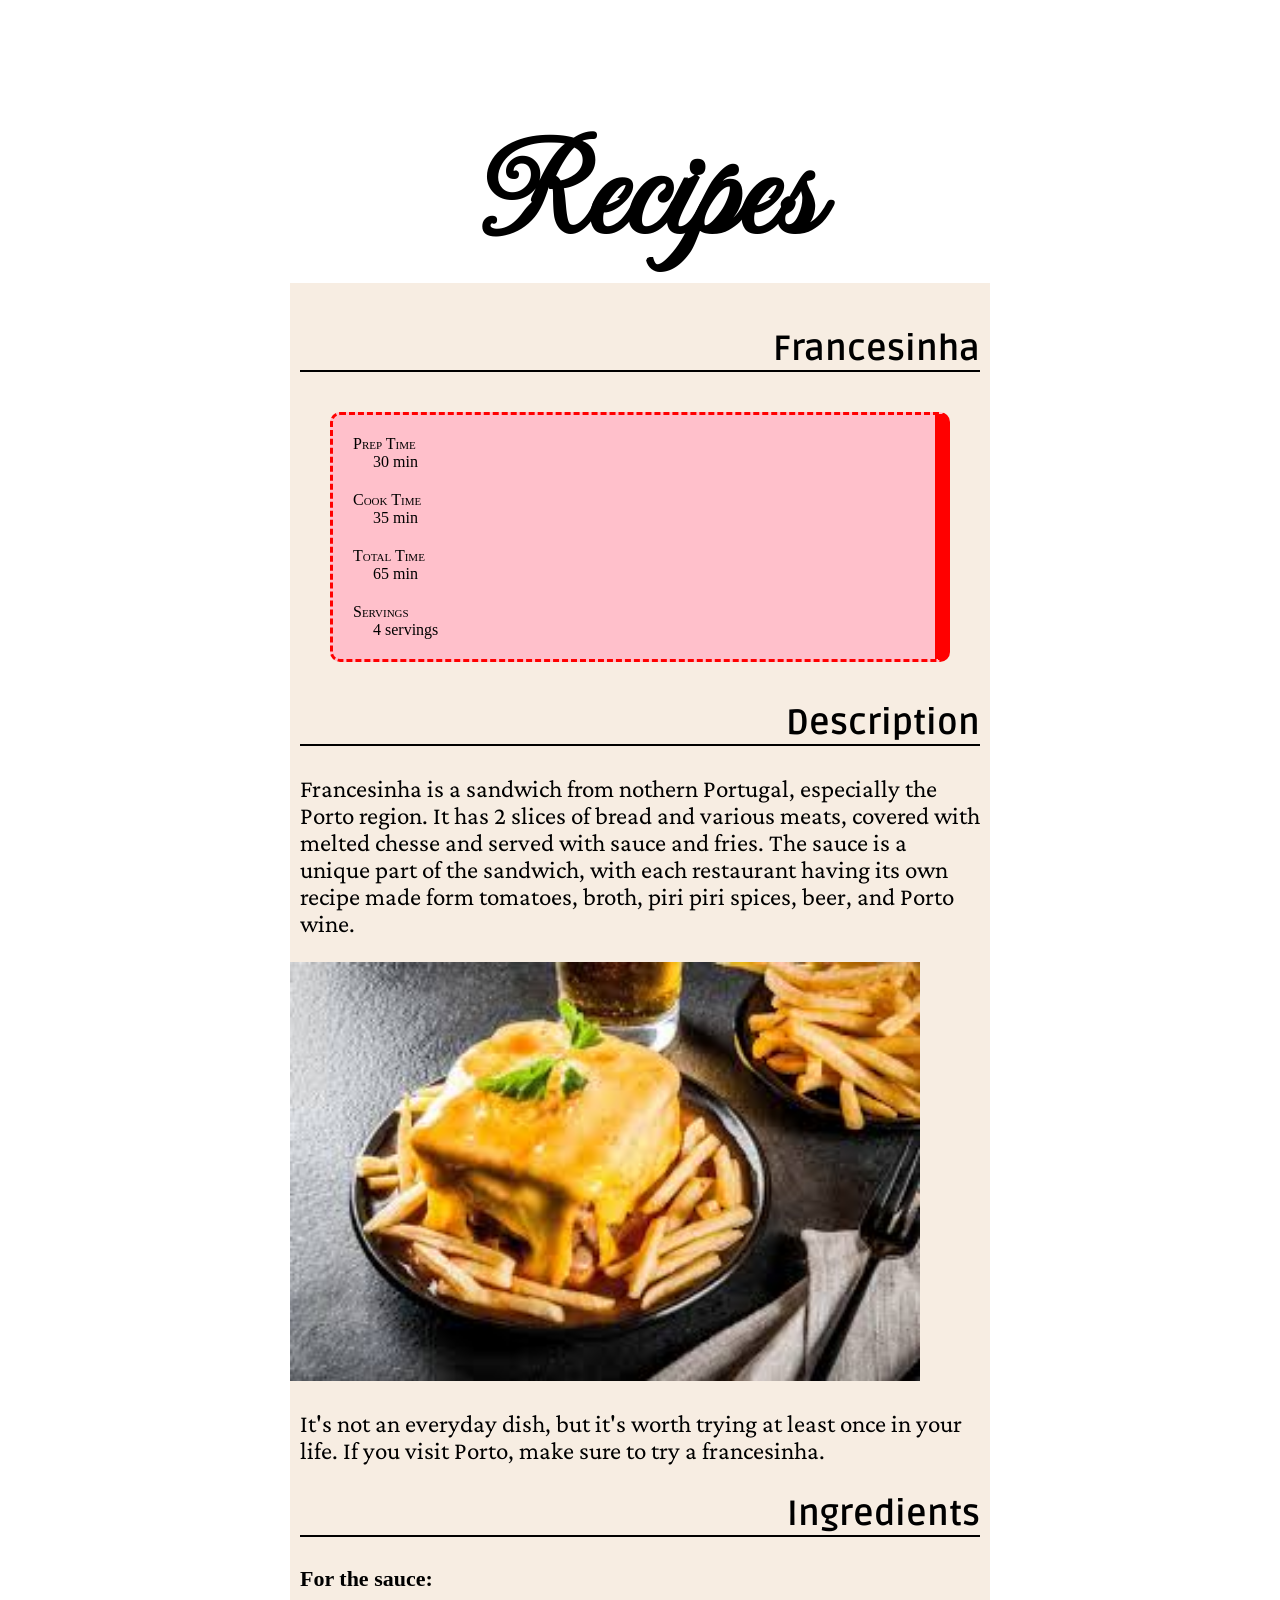
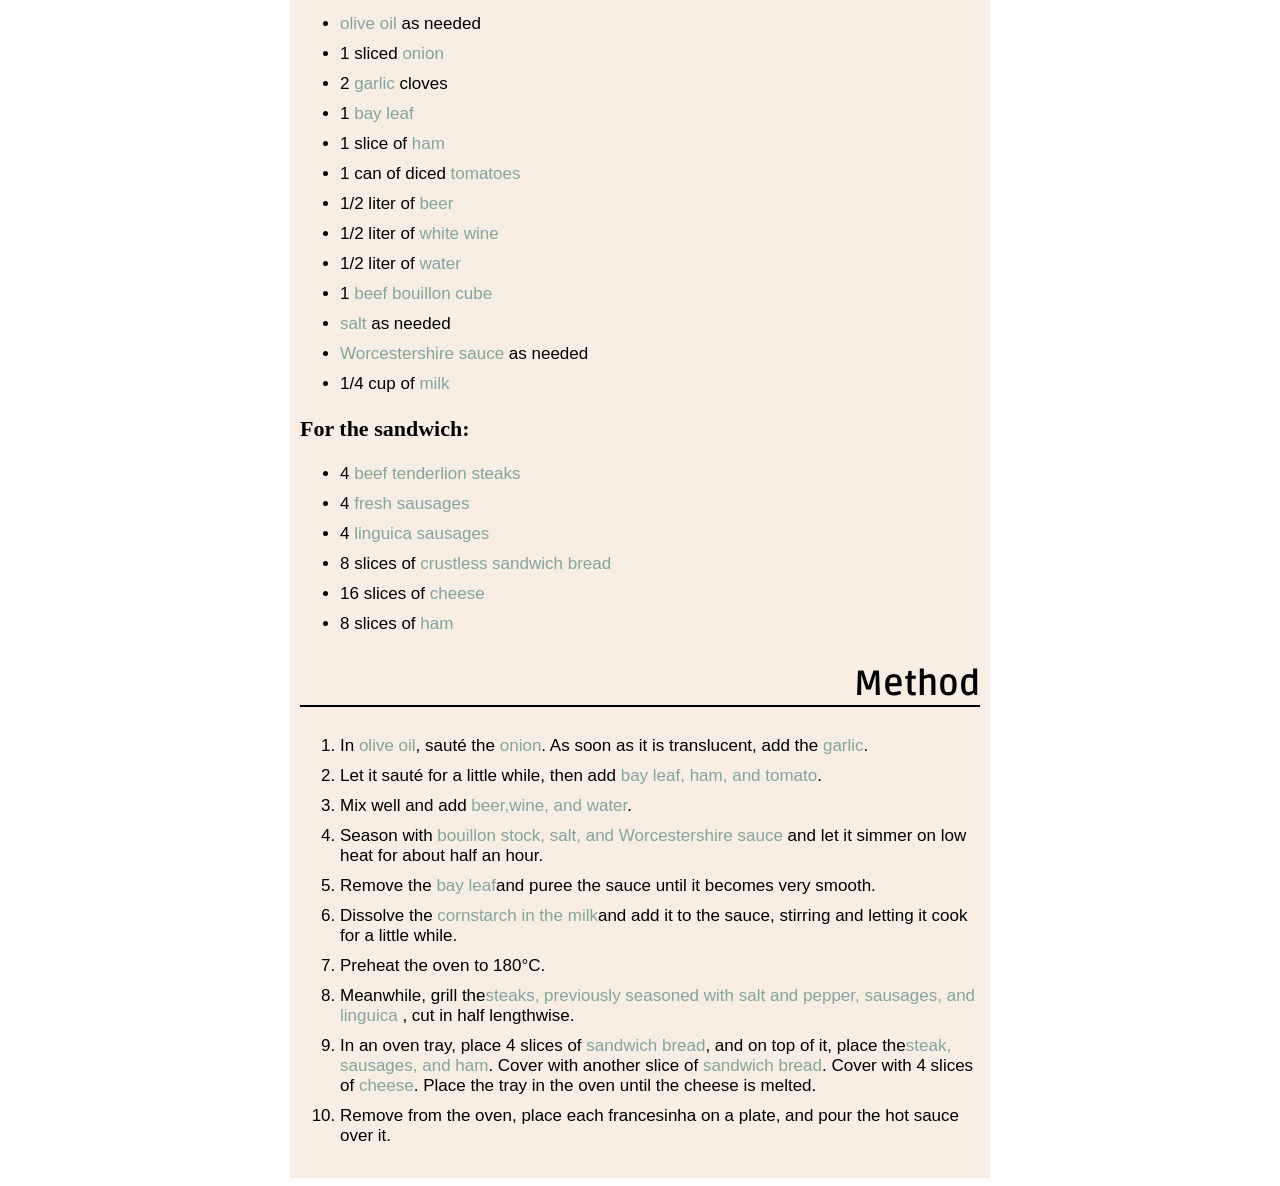
==== aula2/francesinha.html @ 8cbb7b76 "Inicio" ====
<!DOCTYPE html>
<HTML lang="pt">
    <head>
        <link href="francesinha.css" rel="stylesheet">
        <meta charset="utf-8">
        <title>Receitas Ramsay</title>
    </head>
    <body class="body">
        <h1>Recipes</h1>
        <main>
        <header>
            <h2  class="subtitles">Francesinha</h2>
                <dl id="deslist">
                    <dt>Prep Time</dt>
                    <dd>30 min</dd>
                    <dt>Cook Time</dt>
                    <dd>35 min</dd>
                    <dt>Total Time</dt>
                    <dd>65 min</dd>
                    <dt>Servings</dt>
                    <dd>4 servings</dd>
                </dl>
        </header>
        <section>
            <h2 class="subtitles">Description</h2>
            <p>Francesinha is a sandwich from nothern Portugal, especially the Porto region. It has 2 slices of bread and various meats, covered with melted chesse and served with sauce and fries. The sauce is a unique part of the sandwich, with each restaurant having its own recipe made form tomatoes, broth, piri piri spices, beer, and Porto wine. </p>
            <img id="imgfran" src="francesinha.png" alt="Francesinha" >
            <p>It's not an everyday dish, but it's worth trying at least once in your life. If you visit Porto, make sure to try a francesinha. </p>
        </section>
        <section>
            <h2 class="subtitles">Ingredients</h2>
            <h3 class="smoll">For the sauce:</h3>
            <ul>
                <li><span class="ingredient">olive oil</span> as needed</li>
                <li>1 sliced <span class="ingredient">onion</span></li>
                <li>2 <span class="ingredient">garlic</span> cloves</li>
                <li>1 <span class="ingredient">bay leaf</span></li>
                <li>1 slice of <span class="ingredient">ham</span></li>
                <li>1 can of diced <span class="ingredient">tomatoes</span></li>
                <li>1/2 liter of <span class="ingredient">beer</span></li>
                <li>1/2 liter of <span class="ingredient">white wine</span></li>
                <li>1/2 liter of <span class="ingredient">water</span></li>
                <li>1 <span class="ingredient">beef bouillon cube</span></li>
                <li><span class="ingredient">salt</span> as needed</li>
                <li><span class="ingredient">Worcestershire sauce</span> as needed</li>
                <li>1/4 cup of <span class="ingredient">milk</span></li>
            </ul>
            <h3 class="smoll">For the sandwich:</h3>
            <ul>
                <li>4 <span class="ingredient">beef tenderlion steaks</span></li>
                <li>4 <span class="ingredient">fresh sausages</span></li>
                <li>4 <span class="ingredient">linguica sausages</span></li>
                <li>8 slices of <span class="ingredient">crustless sandwich bread</span></li>
                <li>16 slices of <span class="ingredient">cheese</span></li>
                <li>8 slices of <span class="ingredient">ham</span></li>
            </ul>
        </section>
        <section >
            <h2 class="subtitles">Method</h2>
            <ol type="1">
                <li>In <span class="ingredient">olive oil</span>, sauté the <span class="ingredient">onion</span>. As soon as it is translucent, add the <span class="ingredient">garlic</span>.</li>
                <li>Let it sauté for a little while, then add <span class="ingredient">bay leaf, ham, and tomato</span>.</li>
                <li>Mix well and add <span class="ingredient">beer,wine, and water</span>.</li>
                <li>Season with <span class="ingredient">bouillon stock, salt, and Worcestershire sauce</span> and let it simmer on low heat for about half an hour.</li>
                <li>Remove the <span class="ingredient">bay leaf</span>and puree the sauce until it becomes very smooth.</li>
                <li>Dissolve the <span class="ingredient">cornstarch in the milk</span>and add it to the sauce, stirring and letting it cook for a little while.</li>
                <li>Preheat the oven to 180°C.</li>
                <li>Meanwhile, grill the<span class="ingredient">steaks, previously seasoned with salt and pepper, sausages, and linguica</span> , cut in half lengthwise.</li>
                <li>In an oven tray, place 4 slices of <span class="ingredient">sandwich bread</span>, and on top of it, place the<span class="ingredient">steak, sausages, and ham</span>. Cover with another slice of <span class="ingredient">sandwich bread</span>. Cover with 4 slices of <span class="ingredient">cheese</span>. Place the tray in the oven until the cheese is melted.</li>
                <li>Remove from the oven, place each francesinha on a plate, and pour the hot sauce over it.</li>
            </ol>
        </section>
    </main >
    <footer></footer>
    </body>
</HTML>
---- aula2/francesinha.css ----
@font-face {
      font-family: Imperial Script;
      src: url(fonts/ImperialScript-Regular.ttf);
  }
  @font-face {
      font-family: Ruda;
      src: url(fonts/Ruda-VariableFont_wght.ttf);
  }
  @font-face {
      font-family:CrimsonPro;
      src: url(fonts/CrimsonPro-VariableFont_wght.ttf);
  }
  h1{
      font-family:Imperial Script;
      text-align: center;
      font-size: 150px;
      margin-bottom:0px;    
  }
  #deslist{
      text-align: left;
      border-radius:10px;
      border-style: dashed;
      border-color: red;
      border-right: 15px solid red;
      background-color: pink;
      
  }
  .subtitles{
      margin-left: 10px;
      margin-right:10px;
      font-family: Ruda;
      text-align: right;
      border-bottom: 2px solid black;
      font-size:35px;
  }

  dl{
      margin: 40px;
  }
  dt{
      margin-top: 20px;
      margin-left: 20px;
      font-variant-caps:small-caps;

  }
  dd{
      margin-bottom: 20px;
  }
  p{
      margin-left: 10px;
      margin-right:10px;
      font-family: CrimsonPro;
      font-size:25px;
  }
  #imgfran{
      
      width:90%;
      
  }

  .smoll{
    font-size:22px;
    margin-left: 10px;
    margin-right:10px;
  }
  main{
    
    width:700px;
    background-color: rgb(247, 237, 226);
    margin-left:auto;
    margin-right: auto;
    padding-top:1em;
    padding-bottom: 1em;
  }
  .ingredient{
    color:rgb(132, 165, 157);
    
  }

  li{
    font-size:17px;
    font-family: sans-serif;
    margin-bottom:10px;
    margin-left: 10px;
    margin-right:10px;
  }
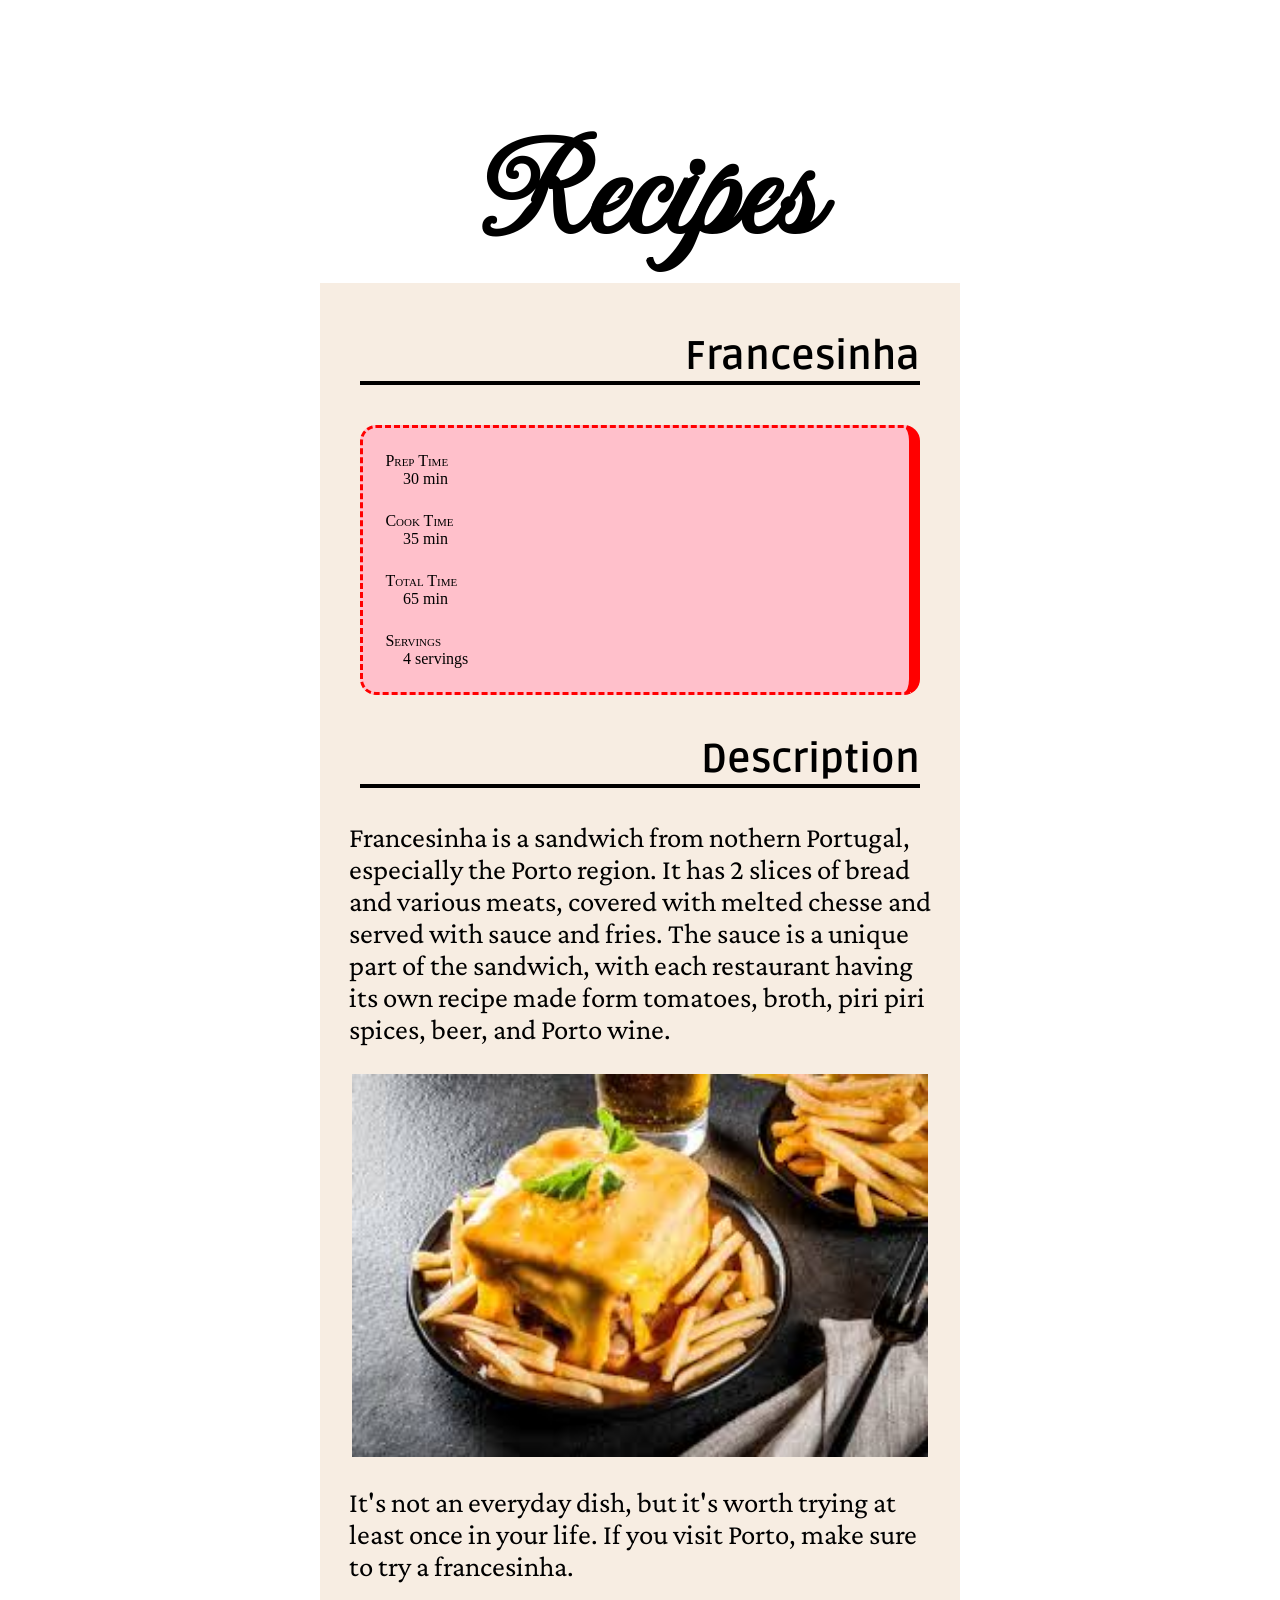
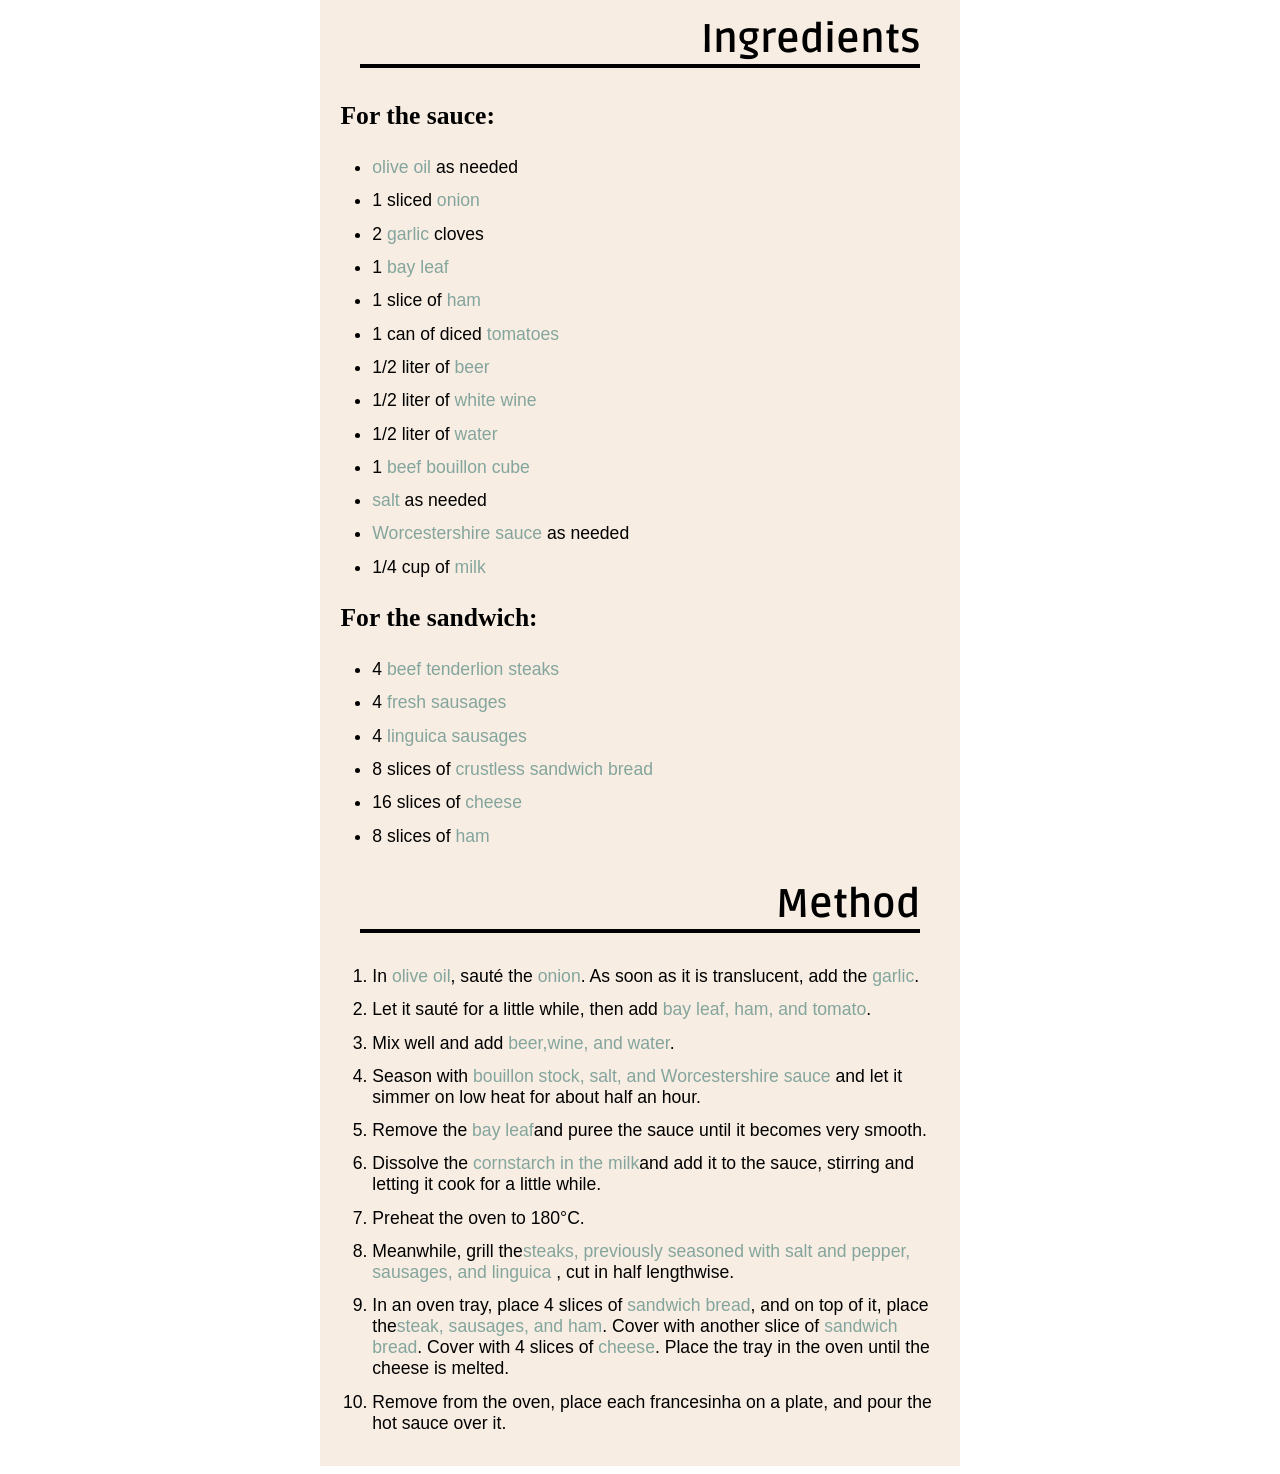
==== commit cc6c2e00: "Converted px to em and finished aula 2" ====
--- a/aula2/francesinha.html
+++ b/aula2/francesinha.html
@@ -24,7 +24,7 @@
         <section>
             <h2 class="subtitles">Description</h2>
             <p>Francesinha is a sandwich from nothern Portugal, especially the Porto region. It has 2 slices of bread and various meats, covered with melted chesse and served with sauce and fries. The sauce is a unique part of the sandwich, with each restaurant having its own recipe made form tomatoes, broth, piri piri spices, beer, and Porto wine. </p>
-            <img id="imgfran" src="francesinha.png" alt="Francesinha" >
+            <div class="image-container"><img id="imgfran" src="francesinha.png" alt="Francesinha" ></div>
             <p>It's not an everyday dish, but it's worth trying at least once in your life. If you visit Porto, make sure to try a francesinha. </p>
         </section>
         <section>
--- a/aula2/francesinha.css
+++ b/aula2/francesinha.css
@@ -1,6 +1,6 @@
 
   @font-face {
-      font-family: Imperial Script;
+      font-family: ImperialScript;
       src: url(fonts/ImperialScript-Regular.ttf);
   }
   @font-face {
@@ -12,61 +12,60 @@
       src: url(fonts/CrimsonPro-VariableFont_wght.ttf);
   }
   h1{
-      font-family:Imperial Script;
+      font-family:ImperialScript;
       text-align: center;
-      font-size: 150px;
-      margin-bottom:0px;    
+      font-size: 9.4em;
+      margin-bottom:0em;    
   }
   #deslist{
       text-align: left;
-      border-radius:10px;
+      border-radius:1em;
       border-style: dashed;
       border-color: red;
-      border-right: 15px solid red;
+      border-right: 0.7em solid red;
       background-color: pink;
       
   }
   .subtitles{
-      margin-left: 10px;
-      margin-right:10px;
+      margin-left: 1em;
+      margin-right:1em;
       font-family: Ruda;
       text-align: right;
-      border-bottom: 2px solid black;
-      font-size:35px;
+      border-bottom: 0.1em solid black;
+      font-size:2.5em;
   }
 
   dl{
-      margin: 40px;
+      margin: 2.5em;
   }
   dt{
-      margin-top: 20px;
-      margin-left: 20px;
+      margin-top: 1.5em;
+      margin-left: 1.4em;
       font-variant-caps:small-caps;
 
   }
   dd{
-      margin-bottom: 20px;
+      margin-bottom: 1.5em;
   }
   p{
-      margin-left: 10px;
-      margin-right:10px;
+      margin-left: 1em;
+      margin-right:1em;
       font-family: CrimsonPro;
-      font-size:25px;
+      font-size:1.8em;
   }
   #imgfran{
-      
       width:90%;
-      
+      margin: 0 auto;
   }
 
   .smoll{
-    font-size:22px;
-    margin-left: 10px;
-    margin-right:10px;
+    font-size:1.6em;
+    margin-left: 0.8em;
+    margin-right:0.8em;
   }
   main{
     
-    width:700px;
+    width:40em;
     background-color: rgb(247, 237, 226);
     margin-left:auto;
     margin-right: auto;
@@ -79,11 +78,13 @@
   }
 
   li{
-    font-size:17px;
+    font-size:1.1em;
     font-family: sans-serif;
-    margin-bottom:10px;
-    margin-left: 10px;
-    margin-right:10px;
+    margin-bottom:0.7em;
+    margin-left: 0.7em;
+    margin-right:0.7em;
   }
-
-  +.image-container{
+    display:flex;
+    justify-content: center;
+}
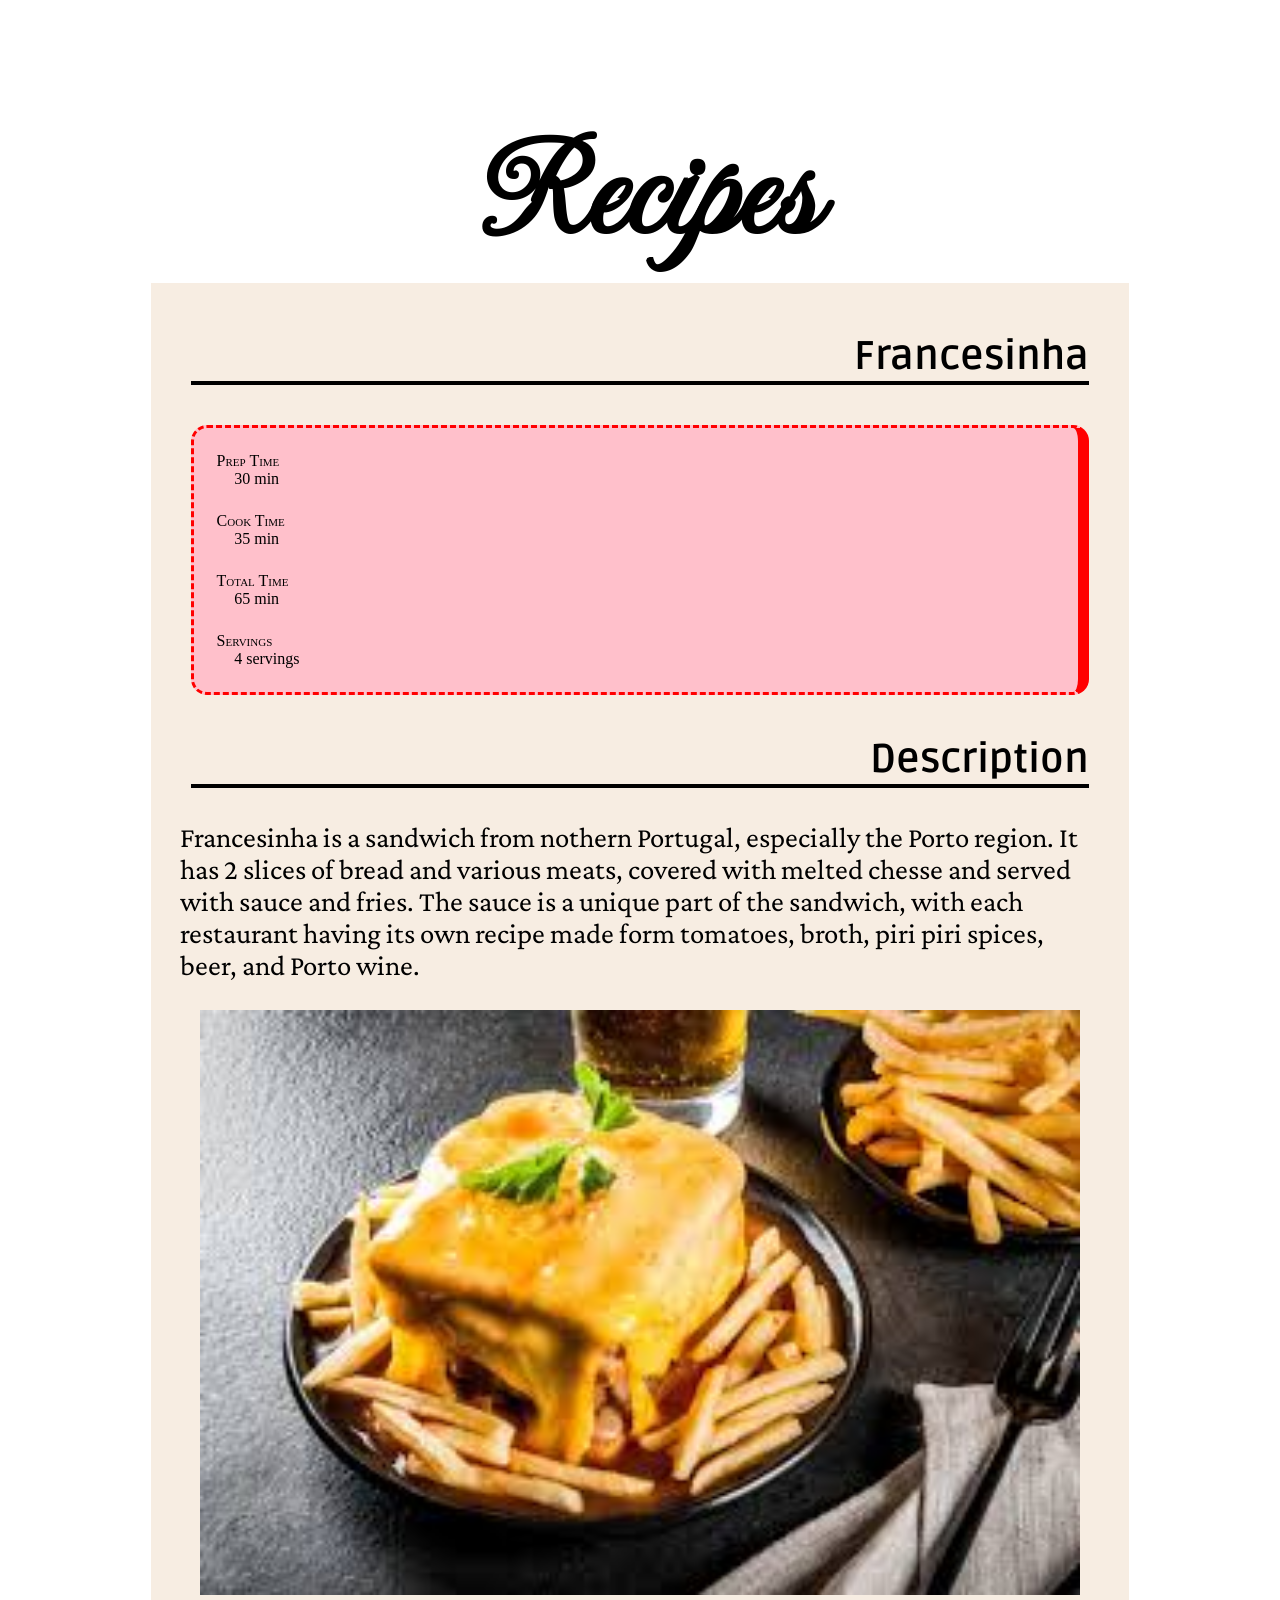
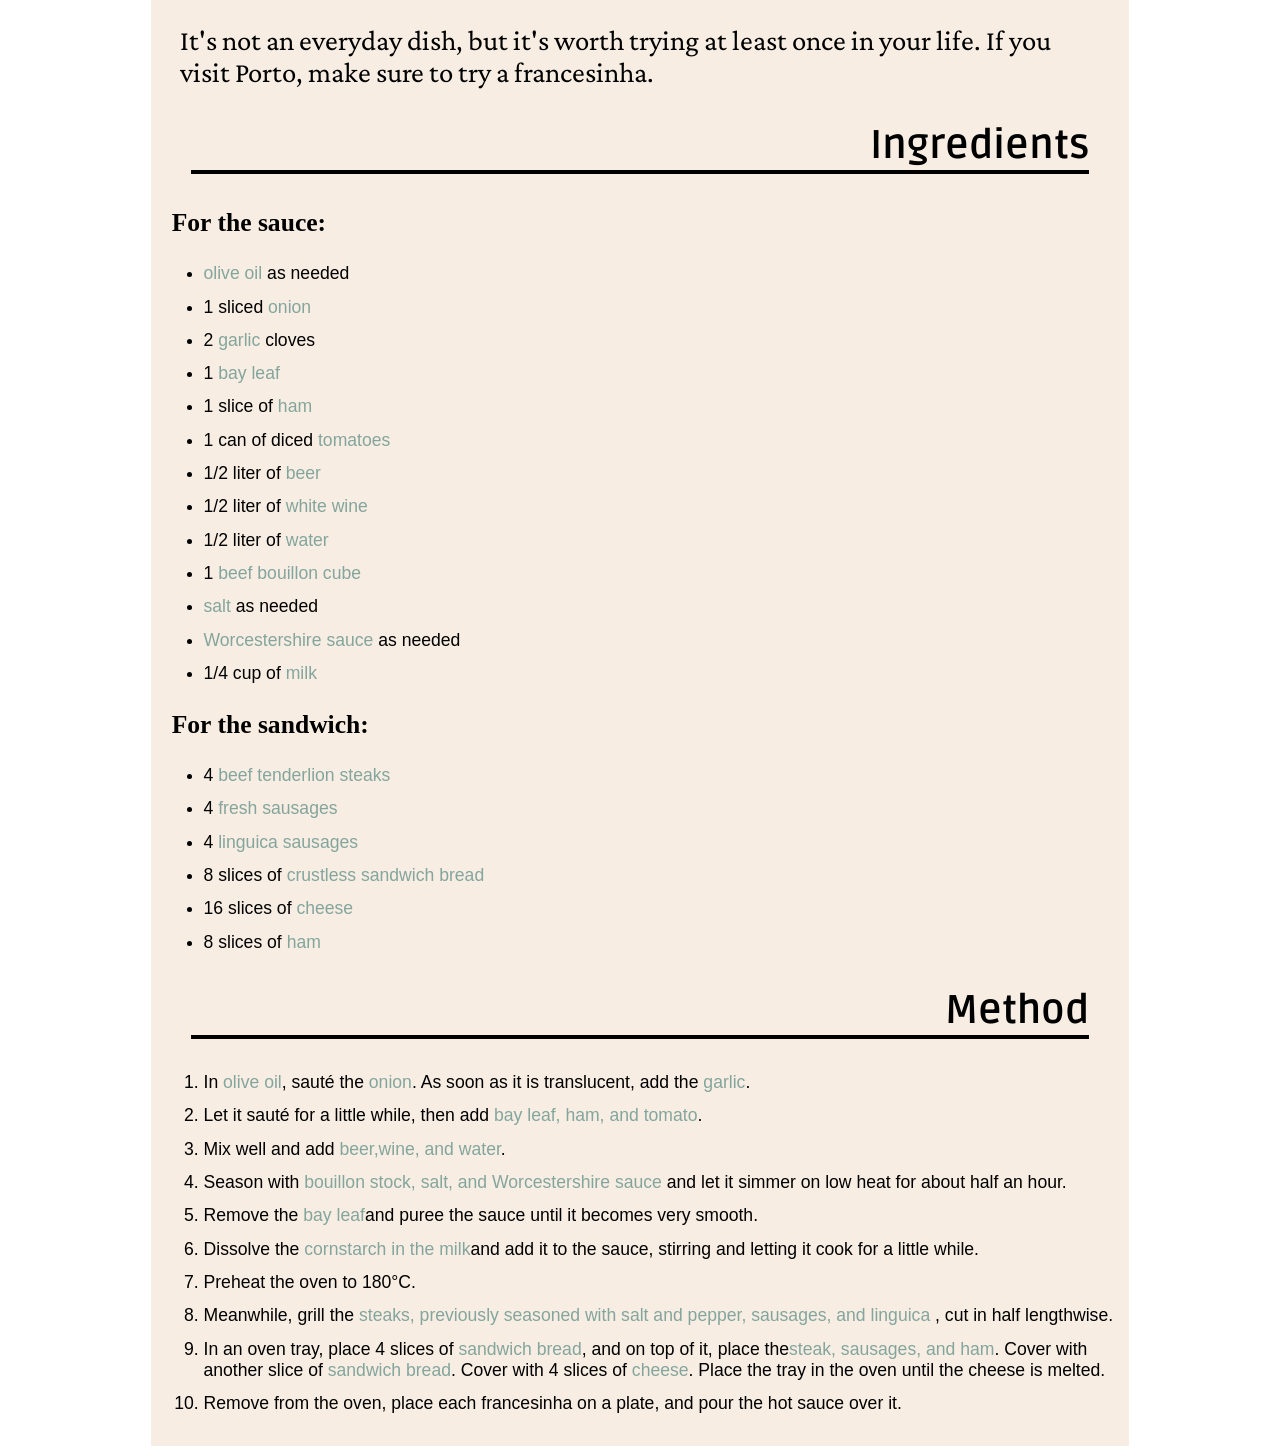
==== commit 0864b421: "aula 3 1.2 feito" ====
--- a/aula2/francesinha.html
+++ b/aula2/francesinha.html
@@ -65,7 +65,7 @@
                 <li>Remove the <span class="ingredient">bay leaf</span>and puree the sauce until it becomes very smooth.</li>
                 <li>Dissolve the <span class="ingredient">cornstarch in the milk</span>and add it to the sauce, stirring and letting it cook for a little while.</li>
                 <li>Preheat the oven to 180°C.</li>
-                <li>Meanwhile, grill the<span class="ingredient">steaks, previously seasoned with salt and pepper, sausages, and linguica</span> , cut in half lengthwise.</li>
+                <li>Meanwhile, grill the <span class="ingredient">steaks, previously seasoned with salt and pepper, sausages, and linguica</span> , cut in half lengthwise.</li>
                 <li>In an oven tray, place 4 slices of <span class="ingredient">sandwich bread</span>, and on top of it, place the<span class="ingredient">steak, sausages, and ham</span>. Cover with another slice of <span class="ingredient">sandwich bread</span>. Cover with 4 slices of <span class="ingredient">cheese</span>. Place the tray in the oven until the cheese is melted.</li>
                 <li>Remove from the oven, place each francesinha on a plate, and pour the hot sauce over it.</li>
             </ol>
--- a/aula2/francesinha.css
+++ b/aula2/francesinha.css
@@ -65,7 +65,7 @@
   }
   main{
     
-    width:40em;
+    width:61.1em;
     background-color: rgb(247, 237, 226);
     margin-left:auto;
     margin-right: auto;
